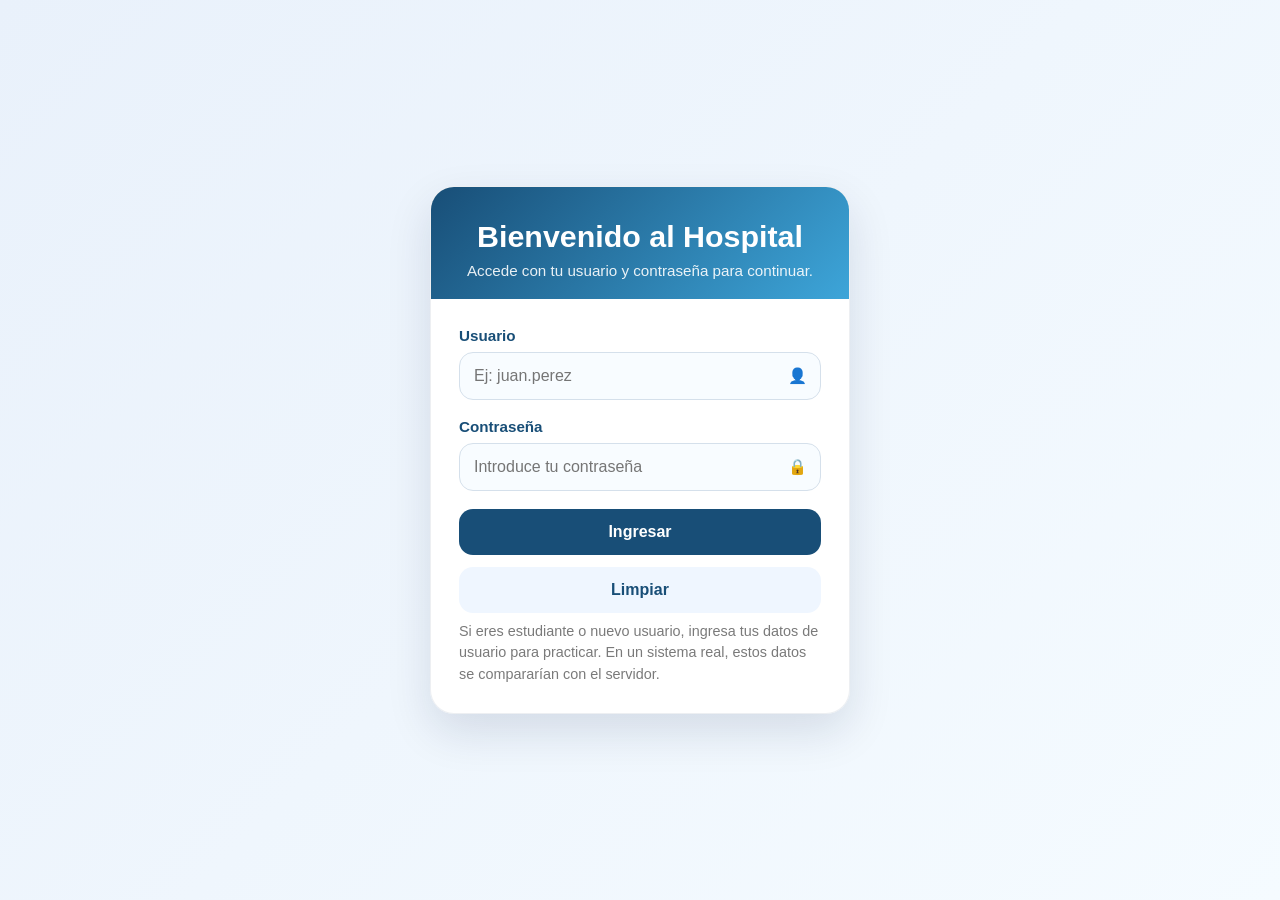
==== index.html @ 5a8ce41e "creacion de carpetas, css y js para login" ====
<!DOCTYPE html>
<html lang="es">
<head>
  <meta charset="UTF-8" />
  <meta name="viewport" content="width=device-width, initial-scale=1.0" />
  <title>Ingreso - Software Hospital</title>
  <link rel="stylesheet" href="css/style.css" />
</head>
<body>
  <div class="container">
    <header class="header">
      <h1>Bienvenido al Hospital</h1>
      <p>Accede con tu usuario y contraseña para continuar.</p>
    </header>

    <main class="content">
      <div id="message" class="message"></div>

      <form id="loginForm" novalidate>
        <div class="field">
          <label for="username">Usuario</label>
          <div class="input-group">
            <input type="text" id="username" name="username" placeholder="Ej: juan.perez" autocomplete="username" />
            <span>👤</span>
          </div>
        </div>

        <div class="field">
          <label for="password">Contraseña</label>
          <div class="input-group">
            <input type="password" id="password" name="password" placeholder="Introduce tu contraseña" autocomplete="current-password" />
            <span>🔒</span>
          </div>
        </div>

        <div class="actions">
          <button type="submit" class="button button-primary">Ingresar</button>
          <button type="button" class="button button-secondary" id="resetButton">Limpiar</button>
        </div>

        <p class="note">
          Si eres estudiante o nuevo usuario, ingresa tus datos de usuario para practicar. En un sistema real, estos datos se compararían con el servidor.
        </p>
      </form>
    </main>
  </div>

  <script src="js/app.js"></script>
</body>
</html>
---- css/style.css ----
:root {
  --fondo: #f0f5fb;
  --principal: #184e77;
  --secundario: #3da5d9;
  --claro: #ffffff;
  --gris: #7a7a7a;
  --error: #d62828;
  --success: #2a9d8f;
}

* {
  box-sizing: border-box;
  margin: 0;
  padding: 0;
  font-family: "Segoe UI", Tahoma, Geneva, Verdana, sans-serif;
}

body {
  min-height: 100vh;
  background: linear-gradient(135deg, #e9f1fb 0%, #f5fbff 100%);
  display: flex;
  justify-content: center;
  align-items: center;
  padding: 20px;
  color: var(--principal);
}

.container {
  width: min(420px, 100%);
  background: rgba(255, 255, 255, 0.96);
  border-radius: 24px;
  box-shadow: 0 18px 45px rgba(6, 24, 69, 0.12);
  overflow: hidden;
  border: 1px solid rgba(29, 53, 87, 0.08);
}

.header {
  padding: 32px 28px 20px;
  background: linear-gradient(135deg, var(--principal), var(--secundario));
  color: var(--claro);
  text-align: center;
}

.header h1 {
  font-size: 1.9rem;
  margin-bottom: 8px;
}

.header p {
  font-size: 0.95rem;
  opacity: 0.9;
}

.content {
  padding: 28px;
}

.field {
  display: grid;
  gap: 8px;
  margin-bottom: 18px;
}

.field label {
  font-weight: 600;
  font-size: 0.95rem;
}

.input-group {
  position: relative;
}

.input-group input {
  width: 100%;
  padding: 14px 14px;
  border-radius: 14px;
  border: 1px solid #d5e0eb;
  background: #f8fcff;
  transition: border-color 0.2s ease, box-shadow 0.2s ease;
  font-size: 1rem;
  color: #1f2a44;
}

.input-group input:focus {
  outline: none;
  border-color: var(--secundario);
  box-shadow: 0 0 0 4px rgba(61, 165, 217, 0.14);
}

.input-group span {
  position: absolute;
  right: 14px;
  top: 50%;
  transform: translateY(-50%);
  font-size: 0.95rem;
  color: var(--gris);
}

.actions {
  display: flex;
  flex-direction: column;
  gap: 12px;
  margin-top: 4px;
}

.button {
  border: none;
  width: 100%;
  padding: 14px;
  border-radius: 14px;
  font-size: 1rem;
  font-weight: 700;
  cursor: pointer;
  transition: transform 0.2s ease, background-color 0.2s ease;
}

.button-primary {
  background-color: var(--principal);
  color: var(--claro);
}

.button-primary:hover {
  background-color: #133f63;
  transform: translateY(-1px);
}

.button-secondary {
  background-color: #eff6ff;
  color: var(--principal);
}

.button-secondary:hover {
  background-color: #d8e8fb;
}

.message {
  padding: 14px 16px;
  border-radius: 14px;
  color: var(--principal);
  background: #eef7ff;
  border: 1px solid rgba(29, 53, 87, 0.08);
  margin-bottom: 20px;
  display: none;
  font-size: 0.95rem;
}

.message.error {
  background: #ffe7e7;
  color: var(--error);
  border-color: rgba(214, 40, 40, 0.15);
}

.message.success {
  background: #e6faf3;
  color: var(--success);
  border-color: rgba(42, 157, 143, 0.2);
}

.note {
  margin-top: 8px;
  font-size: 0.9rem;
  color: var(--gris);
  line-height: 1.5;
}

.note a {
  color: var(--principal);
  text-decoration: none;
  font-weight: 600;
}

@media (max-width: 480px) {
  .header {
    padding: 24px 18px 18px;
  }

  .content {
    padding: 20px;
  }
}
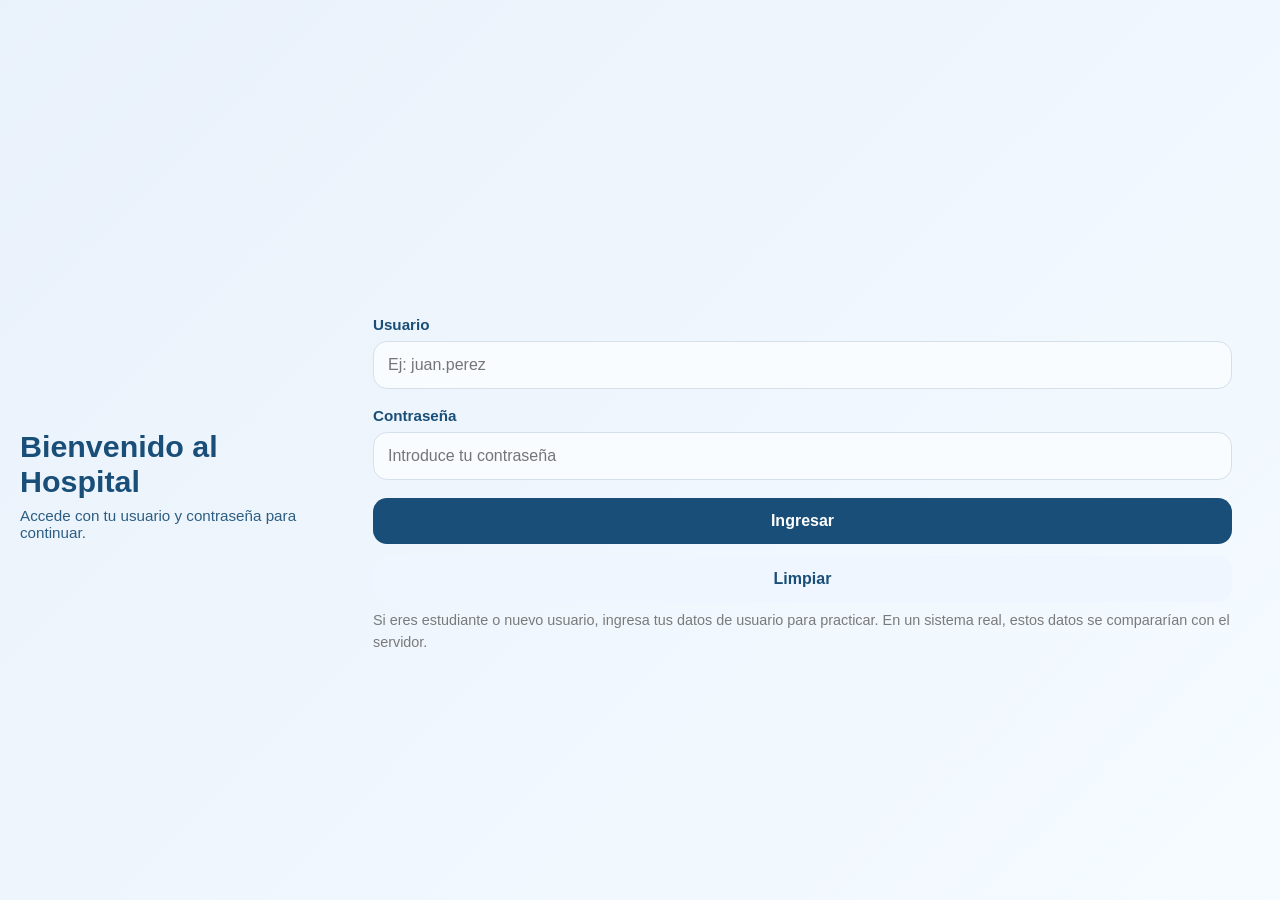
==== commit 4ddb9f9d: "cambie aspecto e hice responsive" ====
--- a/index.html
+++ b/index.html
@@ -21,7 +21,6 @@
           <label for="username">Usuario</label>
           <div class="input-group">
             <input type="text" id="username" name="username" placeholder="Ej: juan.perez" autocomplete="username" />
-            <span>👤</span>
           </div>
         </div>
 
@@ -29,7 +28,6 @@
           <label for="password">Contraseña</label>
           <div class="input-group">
             <input type="password" id="password" name="password" placeholder="Introduce tu contraseña" autocomplete="current-password" />
-            <span>🔒</span>
           </div>
         </div>
 
--- a/css/style.css
+++ b/css/style.css
@@ -19,26 +19,80 @@
   min-height: 100vh;
   background: linear-gradient(135deg, #e9f1fb 0%, #f5fbff 100%);
   display: flex;
+  flex-direction: column;
+  color: var(--principal);
+  padding-top: 70px;
+}
+
+/* Barra de Navegación */
+.navbar {
+  position: fixed;
+  top: 0;
+  left: 0;
+  right: 0;
+  height: 70px;
+  background: linear-gradient(135deg, var(--principal), var(--secundario));
+  box-shadow: 0 4px 12px rgba(24, 78, 119, 0.15);
+  z-index: 1000;
+  display: flex;
   justify-content: center;
   align-items: center;
+}
+
+.navbar-contenido {
+  width: min(80%, 1400px);
+  display: flex;
+  justify-content: space-between;
+  align-items: center;
+}
+
+.navbar-logo {
+  display: flex;
+  align-items: center;
+  gap: 12px;
+  font-size: 1.5rem;
+  font-weight: 700;
+  color: var(--claro);
+}
+
+.logo-texto {
+  letter-spacing: 0.5px;
+}
+
+.btn-logout {
+  padding: 10px 20px;
+  background: rgba(255, 255, 255, 0.2);
+  border: 2px solid var(--claro);
+  border-radius: 8px;
+  color: var(--claro);
+  font-weight: 600;
+  cursor: pointer;
+  transition: all 0.2s ease;
+  font-size: 0.95rem;
+}
+
+.btn-logout:hover {
+  background: var(--claro);
+  color: var(--principal);
+  transform: translateY(-2px);
+}
+
+.container {
+  width: 100%;
+  display: flex;
+  justify-content: center;
+  align-items: center;
   padding: 20px;
-  color: var(--principal);
-}
-
-.container {
-  width: min(420px, 100%);
+  flex: 1;
+}
+
+.container > div {
+  width: min(80%, 600px);
   background: rgba(255, 255, 255, 0.96);
   border-radius: 24px;
   box-shadow: 0 18px 45px rgba(6, 24, 69, 0.12);
   overflow: hidden;
   border: 1px solid rgba(29, 53, 87, 0.08);
-}
-
-.header {
-  padding: 32px 28px 20px;
-  background: linear-gradient(135deg, var(--principal), var(--secundario));
-  color: var(--claro);
-  text-align: center;
 }
 
 .header h1 {
@@ -87,15 +141,6 @@
   box-shadow: 0 0 0 4px rgba(61, 165, 217, 0.14);
 }
 
-.input-group span {
-  position: absolute;
-  right: 14px;
-  top: 50%;
-  transform: translateY(-50%);
-  font-size: 0.95rem;
-  color: var(--gris);
-}
-
 .actions {
   display: flex;
   flex-direction: column;
@@ -169,7 +214,462 @@
   font-weight: 600;
 }
 
+.panel-contenedor {
+  min-height: calc(100vh - 70px);
+  display: flex;
+  flex-direction: column;
+  justify-content: center;
+  align-items: center;
+  padding: 24px;
+  background: transparent;
+  width: 100%;
+}
+
+.panel-header {
+  text-align: center;
+  background: rgba(255, 255, 255, 0.96);
+  border-radius: 24px;
+  box-shadow: 0 16px 32px rgba(6, 24, 69, 0.12);
+  padding: 28px;
+  width: min(80%, 1200px);
+  margin-bottom: 24px;
+}
+
+.panel-header h1 {
+  font-size: 2rem;
+  margin-bottom: 8px;
+}
+
+.panel-header p {
+  font-size: 1rem;
+  color: var(--gris);
+}
+
+.panel-botones {
+  display: flex;
+  gap: 18px;
+  width: min(80%, 1200px);
+  justify-content: center;
+  flex-wrap: wrap;
+}
+
+.boton-panel {
+  flex: 1 1 200px;
+  display: inline-flex;
+  justify-content: center;
+  align-items: center;
+  padding: 20px 24px;
+  border-radius: 18px;
+  text-decoration: none;
+  font-size: 1.1rem;
+  font-weight: 700;
+  color: var(--claro);
+  background: var(--principal);
+  box-shadow: 0 12px 24px rgba(24, 78, 119, 0.18);
+  transition: transform 0.2s ease, box-shadow 0.2s ease, background-color 0.2s ease;
+}
+
+.boton-panel:hover {
+  background: #133f63;
+  transform: translateY(-2px);
+  box-shadow: 0 16px 28px rgba(24, 78, 119, 0.24);
+}
+
+/* Estilos para la sección de Documentos */
+.seccion-documentos {
+  width: min(80%, 1200px);
+  background: rgba(255, 255, 255, 0.96);
+  border-radius: 24px;
+  box-shadow: 0 16px 32px rgba(6, 24, 69, 0.12);
+  overflow: hidden;
+  border: 1px solid rgba(29, 53, 87, 0.08);
+  animation: slideIn 0.3s ease-out;
+}
+
+.seccion-documentos.oculta {
+  display: none;
+}
+
+@keyframes slideIn {
+  from {
+    opacity: 0;
+    transform: translateY(20px);
+  }
+  to {
+    opacity: 1;
+    transform: translateY(0);
+  }
+}
+
+.doc-header {
+  padding: 20px 28px;
+  background: linear-gradient(135deg, var(--principal), var(--secundario));
+  color: var(--claro);
+  display: flex;
+  align-items: center;
+  gap: 16px;
+  position: relative;
+}
+
+.doc-header h2 {
+  font-size: 1.5rem;
+  flex: 1;
+}
+
+.btn-volver {
+  padding: 8px 16px;
+  background: rgba(255, 255, 255, 0.2);
+  border: none;
+  border-radius: 8px;
+  color: var(--claro);
+  cursor: pointer;
+  font-size: 1rem;
+  font-weight: 600;
+  transition: background-color 0.2s ease;
+}
+
+.btn-volver:hover {
+  background: rgba(255, 255, 255, 0.3);
+}
+
+.doc-contenido {
+  padding: 28px;
+}
+
+.doc-upload-section {
+  margin-bottom: 28px;
+}
+
+.doc-upload-section h3 {
+  margin-bottom: 16px;
+  color: var(--principal);
+  font-size: 1.1rem;
+}
+
+.upload-area {
+  border: 2px dashed var(--secundario);
+  border-radius: 14px;
+  padding: 40px 20px;
+  text-align: center;
+  background: #f0f8ff;
+  cursor: pointer;
+  transition: all 0.2s ease;
+  margin-bottom: 12px;
+}
+
+.upload-area:hover {
+  border-color: var(--principal);
+  background: #e6f2ff;
+}
+
+.upload-area.dragover {
+  border-color: var(--principal);
+  background: #d8e8fb;
+  transform: scale(1.02);
+}
+
+.upload-area.archivo-seleccionado {
+  border-color: var(--success);
+  background: #e6faf3;
+}
+
+.upload-label {
+  display: flex;
+  flex-direction: column;
+  align-items: center;
+  gap: 12px;
+  cursor: pointer;
+}
+
+.upload-label span {
+  color: var(--principal);
+  font-weight: 600;
+}
+
+.upload-message {
+  padding: 12px 16px;
+  border-radius: 8px;
+  font-size: 0.9rem;
+  display: none;
+}
+
+.upload-message.success {
+  background: #e6faf3;
+  color: var(--success);
+  border: 1px solid rgba(42, 157, 143, 0.2);
+  display: block;
+}
+
+.upload-message.error {
+  background: #ffe7e7;
+  color: var(--error);
+  border: 1px solid rgba(214, 40, 40, 0.15);
+  display: block;
+}
+
+.doc-acciones {
+  display: flex;
+  gap: 12px;
+  margin-bottom: 28px;
+}
+
+.btn-accion {
+  flex: 1;
+  padding: 12px 16px;
+  border: none;
+  border-radius: 10px;
+  font-size: 1rem;
+  font-weight: 600;
+  cursor: pointer;
+  transition: all 0.2s ease;
+}
+
+.btn-subir {
+  background: var(--principal);
+  color: var(--claro);
+}
+
+.btn-subir:hover {
+  background: #133f63;
+  transform: translateY(-2px);
+}
+
+.btn-eliminar {
+  background: #ffe7e7;
+  color: var(--error);
+}
+
+.btn-eliminar:hover:not(:disabled) {
+  background: #ffc7c7;
+  transform: translateY(-2px);
+}
+
+.btn-eliminar:disabled {
+  opacity: 0.5;
+  cursor: not-allowed;
+}
+
+.doc-lista-section h3,
+.doc-preview-section h3 {
+  margin-top: 24px;
+  margin-bottom: 16px;
+  color: var(--principal);
+  font-size: 1.1rem;
+}
+
+.doc-lista {
+  display: flex;
+  flex-direction: column;
+  gap: 12px;
+  max-height: 300px;
+  overflow-y: auto;
+  padding-right: 8px;
+}
+
+.doc-lista::-webkit-scrollbar {
+  width: 8px;
+}
+
+.doc-lista::-webkit-scrollbar-track {
+  background: #f1f5f9;
+  border-radius: 4px;
+}
+
+.doc-lista::-webkit-scrollbar-thumb {
+  background: #cbd5e1;
+  border-radius: 4px;
+}
+
+.doc-lista::-webkit-scrollbar-thumb:hover {
+  background: #94a3b8;
+}
+
+.doc-item {
+  display: flex;
+  align-items: center;
+  gap: 12px;
+  padding: 12px 16px;
+  background: #f8fafc;
+  border-radius: 10px;
+  border: 1px solid #e2e8f0;
+  transition: all 0.2s ease;
+}
+
+.doc-item:hover {
+  background: #f1f5f9;
+  border-color: var(--secundario);
+}
+
+.doc-checkbox {
+  width: 20px;
+  height: 20px;
+  cursor: pointer;
+}
+
+.doc-info {
+  flex: 1;
+  display: flex;
+  flex-direction: column;
+  gap: 4px;
+}
+
+.doc-nombre {
+  font-weight: 600;
+  color: var(--principal);
+  word-break: break-word;
+}
+
+.doc-fecha {
+  font-size: 0.85rem;
+  color: var(--gris);
+}
+
+.btn-vista-previa {
+  padding: 6px 12px;
+  background: var(--secundario);
+  border: none;
+  border-radius: 6px;
+  color: var(--claro);
+  cursor: pointer;
+  font-weight: 600;
+  transition: background-color 0.2s ease;
+  white-space: nowrap;
+}
+
+.btn-vista-previa:hover {
+  background: #2d89b8;
+}
+
+.sin-documentos,
+.sin-preview {
+  color: var(--gris);
+  text-align: center;
+  padding: 20px;
+  font-style: italic;
+}
+
+.doc-preview-section {
+  border-top: 2px solid #e2e8f0;
+  padding-top: 20px;
+}
+
+.doc-preview {
+  background: #f8fafc;
+  border-radius: 10px;
+  border: 1px solid #e2e8f0;
+  padding: 20px;
+  min-height: 300px;
+  max-height: 500px;
+  overflow-y: auto;
+}
+
+.preview-contenedor {
+  display: flex;
+  flex-direction: column;
+  gap: 12px;
+}
+
+.preview-contenedor h4 {
+  color: var(--principal);
+  margin-bottom: 8px;
+}
+
+.preview-fecha {
+  font-size: 0.9rem;
+  color: var(--gris);
+  margin-bottom: 12px;
+}
+
+.pdf-viewer {
+  width: 100%;
+  height: 400px;
+  border: 1px solid #e2e8f0;
+  border-radius: 8px;
+}
+
+@media (max-width: 1024px) {
+  .navbar-contenido {
+    width: min(90%, 1400px);
+  }
+
+  .panel-header {
+    width: min(90%, 1200px);
+  }
+
+  .panel-botones {
+    width: min(90%, 1200px);
+  }
+
+  .seccion-documentos {
+    width: min(90%, 1200px);
+  }
+}
+
+@media (max-width: 768px) {
+  .navbar {
+    height: 60px;
+  }
+
+  body {
+    padding-top: 60px;
+  }
+
+  .navbar-logo span {
+    font-size: 1.2rem;
+  }
+
+  .btn-logout {
+    padding: 8px 16px;
+    font-size: 0.85rem;
+  }
+
+  .panel-header h1 {
+    font-size: 1.5rem;
+  }
+
+  .panel-botones {
+    width: 95%;
+    gap: 12px;
+  }
+
+  .boton-panel {
+    flex: 1 1 150px;
+    padding: 16px 20px;
+    font-size: 1rem;
+  }
+
+  .doc-header {
+    flex-direction: row;
+    gap: 12px;
+  }
+
+  .doc-header h2 {
+    font-size: 1.2rem;
+  }
+}
+
 @media (max-width: 480px) {
+  .navbar {
+    height: 50px;
+  }
+
+  body {
+    padding-top: 50px;
+  }
+
+  .navbar-logo {
+    gap: 8px;
+  }
+
+  .logo-texto {
+    font-size: 1rem;
+  }
+
+  .btn-logout {
+    padding: 6px 12px;
+    font-size: 0.75rem;
+  }
+
   .header {
     padding: 24px 18px 18px;
   }
@@ -177,4 +677,58 @@
   .content {
     padding: 20px;
   }
-}
+
+  .panel-header {
+    width: 95%;
+    padding: 20px;
+  }
+
+  .panel-header h1 {
+    font-size: 1.3rem;
+  }
+
+  .panel-header p {
+    font-size: 0.9rem;
+  }
+
+  .panel-botones {
+    width: 95%;
+    gap: 12px;
+    flex-direction: column;
+  }
+
+  .boton-panel {
+    flex: 1 1 auto;
+    padding: 14px 18px;
+    font-size: 0.95rem;
+  }
+
+  .seccion-documentos {
+    width: 95%;
+  }
+
+  .doc-contenido {
+    padding: 16px;
+  }
+
+  .doc-acciones {
+    flex-direction: column;
+  }
+
+  .upload-area {
+    padding: 24px 16px;
+  }
+
+  .pdf-viewer {
+    height: 250px;
+  }
+
+  .doc-lista {
+    max-height: 200px;
+  }
+
+  .btn-accion {
+    font-size: 0.9rem;
+    padding: 10px 14px;
+  }
+}
